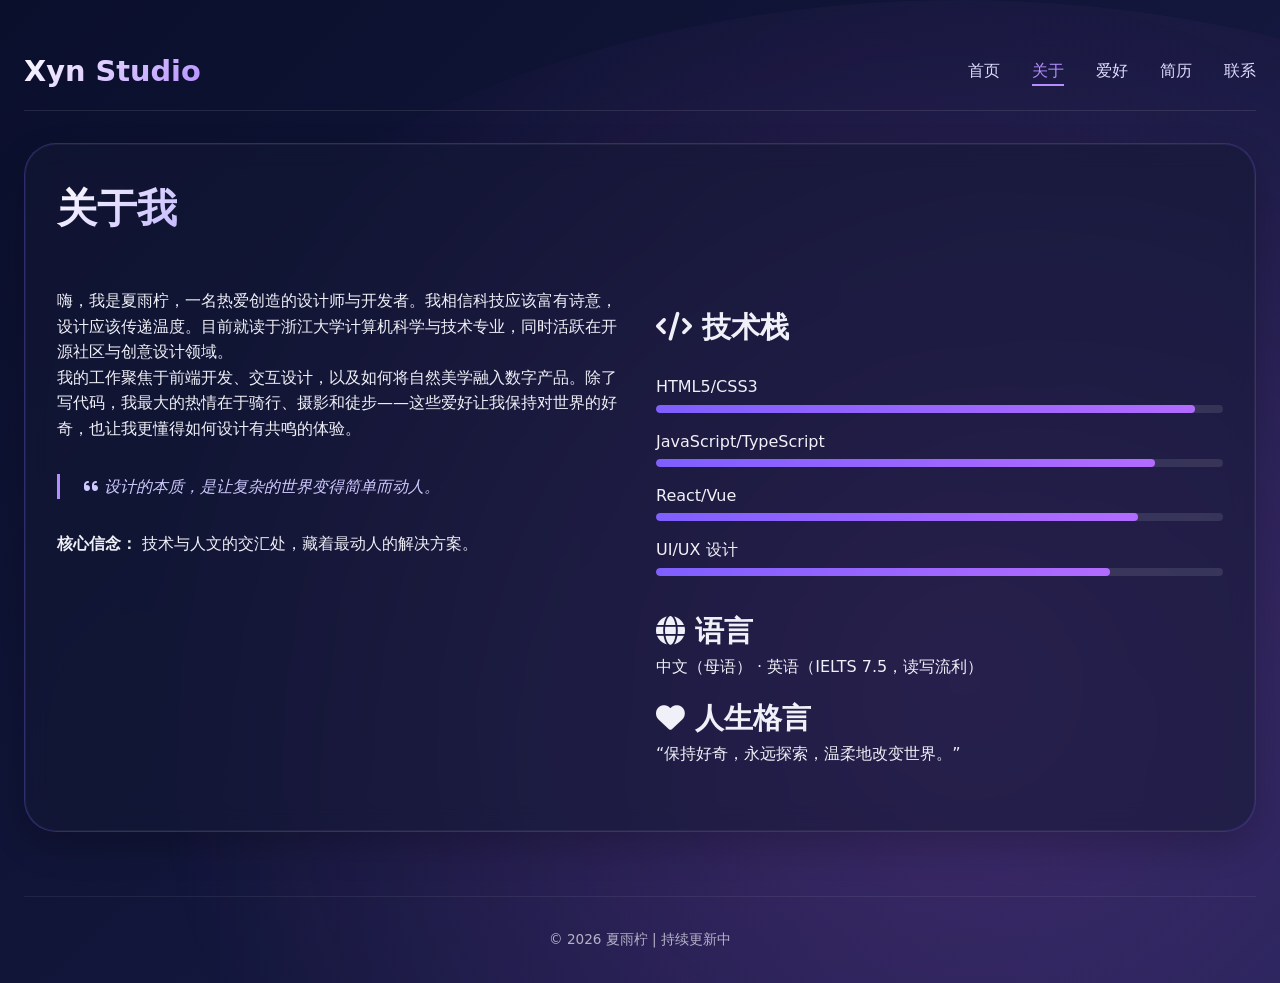
==== about.html @ 618d4cd3 "Create about.html" ====
<!DOCTYPE html>
<html lang="zh-CN">
<head>
    <meta charset="UTF-8">
    <meta name="viewport" content="width=device-width, initial-scale=1.0">
    <title>关于夏雨柠 | 科技与浪漫的实践者</title>
    <meta name="description" content="了解夏雨柠的背景故事、技术栈、设计理念和人生信条。">
    <meta name="keywords" content="夏雨柠,关于,背景,前端开发,UI设计,个人理念">
    <link rel="stylesheet" href="style.css">
    <link rel="stylesheet" href="https://cdnjs.cloudflare.com/ajax/libs/font-awesome/6.0.0-beta3/css/all.min.css">
    <style>
        .about-grid {
            display: grid;
            grid-template-columns: 1fr 1fr;
            gap: 2rem;
            margin: 2rem 0;
        }
        .about-text {
            padding: 2rem;
        }
        .about-text h2 {
            margin-top: 1rem;
            font-size: 1.8rem;
        }
        .skill-bars {
            margin-top: 1.5rem;
        }
        .skill-item {
            margin-bottom: 1rem;
        }
        .skill-name {
            display: block;
            margin-bottom: 0.3rem;
        }
        .skill-bar {
            background: rgba(255,255,255,0.1);
            border-radius: 20px;
            height: 8px;
            overflow: hidden;
        }
        .skill-progress {
            background: linear-gradient(90deg, #7f5fff, #b26bff);
            height: 100%;
            border-radius: 20px;
            width: 0%;
        }
        .quote {
            font-style: italic;
            border-left: 3px solid #b48eff;
            padding-left: 1.5rem;
            margin: 2rem 0;
            color: #cfc9ff;
        }
        @media (max-width: 768px) {
            .about-grid {
                grid-template-columns: 1fr;
            }
        }
    </style>
</head>
<body>
<div class="glow-bg"></div>
<div class="container">
    <nav class="navbar">
        <div class="logo">Xyn Studio</div>
        <ul class="nav-links">
            <li><a href="index.html">首页</a></li>
            <li><a href="about.html" class="active">关于</a></li>
            <li><a href="hobbies.html">爱好</a></li>
            <li><a href="resume.html">简历</a></li>
            <li><a href="contact.html">联系</a></li>
        </ul>
    </nav>

    <div class="glass-card about-text">
        <h1 class="page-title">关于我</h1>
        <div class="about-grid">
            <div>
                <p>嗨，我是夏雨柠，一名热爱创造的设计师与开发者。我相信科技应该富有诗意，设计应该传递温度。目前就读于浙江大学计算机科学与技术专业，同时活跃在开源社区与创意设计领域。</p>
                <p>我的工作聚焦于前端开发、交互设计，以及如何将自然美学融入数字产品。除了写代码，我最大的热情在于骑行、摄影和徒步——这些爱好让我保持对世界的好奇，也让我更懂得如何设计有共鸣的体验。</p>
                <div class="quote">
                    <i class="fas fa-quote-left"></i> 设计的本质，是让复杂的世界变得简单而动人。
                </div>
                <p><strong>核心信念：</strong> 技术与人文的交汇处，藏着最动人的解决方案。</p>
            </div>
            <div>
                <h2><i class="fas fa-code"></i> 技术栈</h2>
                <div class="skill-bars">
                    <div class="skill-item">
                        <span class="skill-name">HTML5/CSS3</span>
                        <div class="skill-bar"><div class="skill-progress" style="width: 95%"></div></div>
                    </div>
                    <div class="skill-item">
                        <span class="skill-name">JavaScript/TypeScript</span>
                        <div class="skill-bar"><div class="skill-progress" style="width: 88%"></div></div>
                    </div>
                    <div class="skill-item">
                        <span class="skill-name">React/Vue</span>
                        <div class="skill-bar"><div class="skill-progress" style="width: 85%"></div></div>
                    </div>
                    <div class="skill-item">
                        <span class="skill-name">UI/UX 设计</span>
                        <div class="skill-bar"><div class="skill-progress" style="width: 80%"></div></div>
                    </div>
                </div>
                <h2 style="margin-top: 2rem;"><i class="fas fa-globe"></i> 语言</h2>
                <p>中文（母语） · 英语（IELTS 7.5，读写流利）</p>
                <h2><i class="fas fa-heart"></i> 人生格言</h2>
                <p>“保持好奇，永远探索，温柔地改变世界。”</p>
            </div>
        </div>
    </div>

    <footer>
        <p>© 2026 夏雨柠 | 持续更新中</p>
    </footer>
</div>
</body>
</html>
---- style.css ----
/* style.css */
* {
    margin: 0;
    padding: 0;
    box-sizing: border-box;
}

body {
    font-family: 'Inter', system-ui, -apple-system, 'Segoe UI', Roboto, Helvetica, Arial, sans-serif;
    background: linear-gradient(135deg, #0a0f2c 0%, #12163a 50%, #1b1f4e 100%);
    color: #f0f0f8;
    line-height: 1.6;
    min-height: 100vh;
    position: relative;
}

/* 动态背景光晕 */
.glow-bg {
    position: fixed;
    top: 0;
    left: 0;
    width: 100%;
    height: 100%;
    pointer-events: none;
    z-index: -1;
}
.glow-bg::before,
.glow-bg::after {
    content: '';
    position: absolute;
    width: 150%;
    height: 150%;
    border-radius: 50%;
    background: radial-gradient(circle, rgba(120, 80, 255, 0.15), transparent 70%);
    animation: float 20s infinite alternate;
}
.glow-bg::after {
    background: radial-gradient(circle, rgba(255, 100, 180, 0.12), transparent 70%);
    animation: float-reverse 18s infinite alternate;
}
@keyframes float {
    0% { transform: translate(0%, 0%) scale(1); opacity: 0.4; }
    100% { transform: translate(5%, 5%) scale(1.1); opacity: 0.7; }
}
@keyframes float-reverse {
    0% { transform: translate(0%, 0%) scale(1); opacity: 0.3; }
    100% { transform: translate(-4%, -3%) scale(1.15); opacity: 0.6; }
}

/* 容器 */
.container {
    max-width: 1280px;
    margin: 0 auto;
    padding: 2rem 1.5rem;
    position: relative;
    z-index: 1;
}

/* 玻璃卡片 */
.glass-card {
    background: rgba(20, 24, 54, 0.55);
    backdrop-filter: blur(12px);
    border-radius: 2rem;
    border: 1px solid rgba(120, 100, 255, 0.3);
    box-shadow: 0 15px 35px rgba(0, 0, 0, 0.2), 0 0 0 1px rgba(255, 255, 255, 0.05) inset;
    transition: all 0.3s ease;
}
.glass-card:hover {
    border-color: rgba(150, 130, 255, 0.6);
    transform: translateY(-4px);
    box-shadow: 0 25px 40px rgba(0, 0, 0, 0.3);
}

/* 导航栏 */
.navbar {
    display: flex;
    justify-content: space-between;
    align-items: center;
    flex-wrap: wrap;
    padding: 1rem 0;
    margin-bottom: 2rem;
    border-bottom: 1px solid rgba(255, 255, 255, 0.1);
}
.logo {
    font-size: 1.8rem;
    font-weight: 700;
    background: linear-gradient(135deg, #fff, #b48eff);
    background-clip: text;
    -webkit-background-clip: text;
    color: transparent;
}
.nav-links {
    display: flex;
    gap: 2rem;
    list-style: none;
}
.nav-links a {
    color: #e0dcff;
    text-decoration: none;
    font-weight: 500;
    transition: 0.2s;
}
.nav-links a:hover,
.nav-links a.active {
    color: #b48eff;
    border-bottom: 2px solid #b48eff;
    padding-bottom: 4px;
}

/* 按钮样式 */
.btn {
    display: inline-block;
    background: rgba(120, 100, 255, 0.2);
    border: 1px solid rgba(120, 100, 255, 0.6);
    padding: 0.75rem 1.5rem;
    border-radius: 2rem;
    color: white;
    text-decoration: none;
    font-weight: 500;
    transition: 0.2s;
}
.btn:hover {
    background: rgba(120, 100, 255, 0.5);
    border-color: #b48eff;
    transform: translateY(-2px);
}

/* 页面标题 */
.page-title {
    font-size: 2.5rem;
    margin-bottom: 1rem;
    font-weight: 700;
    background: linear-gradient(135deg, #ffffff, #c2b6ff);
    background-clip: text;
    -webkit-background-clip: text;
    color: transparent;
    display: inline-block;
}
.section-subtitle {
    color: #bcafff;
    margin-bottom: 2rem;
    font-size: 1.1rem;
}

/* 页脚 */
footer {
    text-align: center;
    margin-top: 4rem;
    padding-top: 2rem;
    border-top: 1px solid rgba(255, 255, 255, 0.1);
    font-size: 0.85rem;
    opacity: 0.7;
}

/* 响应式 */
@media (max-width: 768px) {
    .navbar {
        flex-direction: column;
        gap: 1rem;
    }
    .nav-links {
        gap: 1.2rem;
    }
    .container {
        padding: 1rem;
    }
}
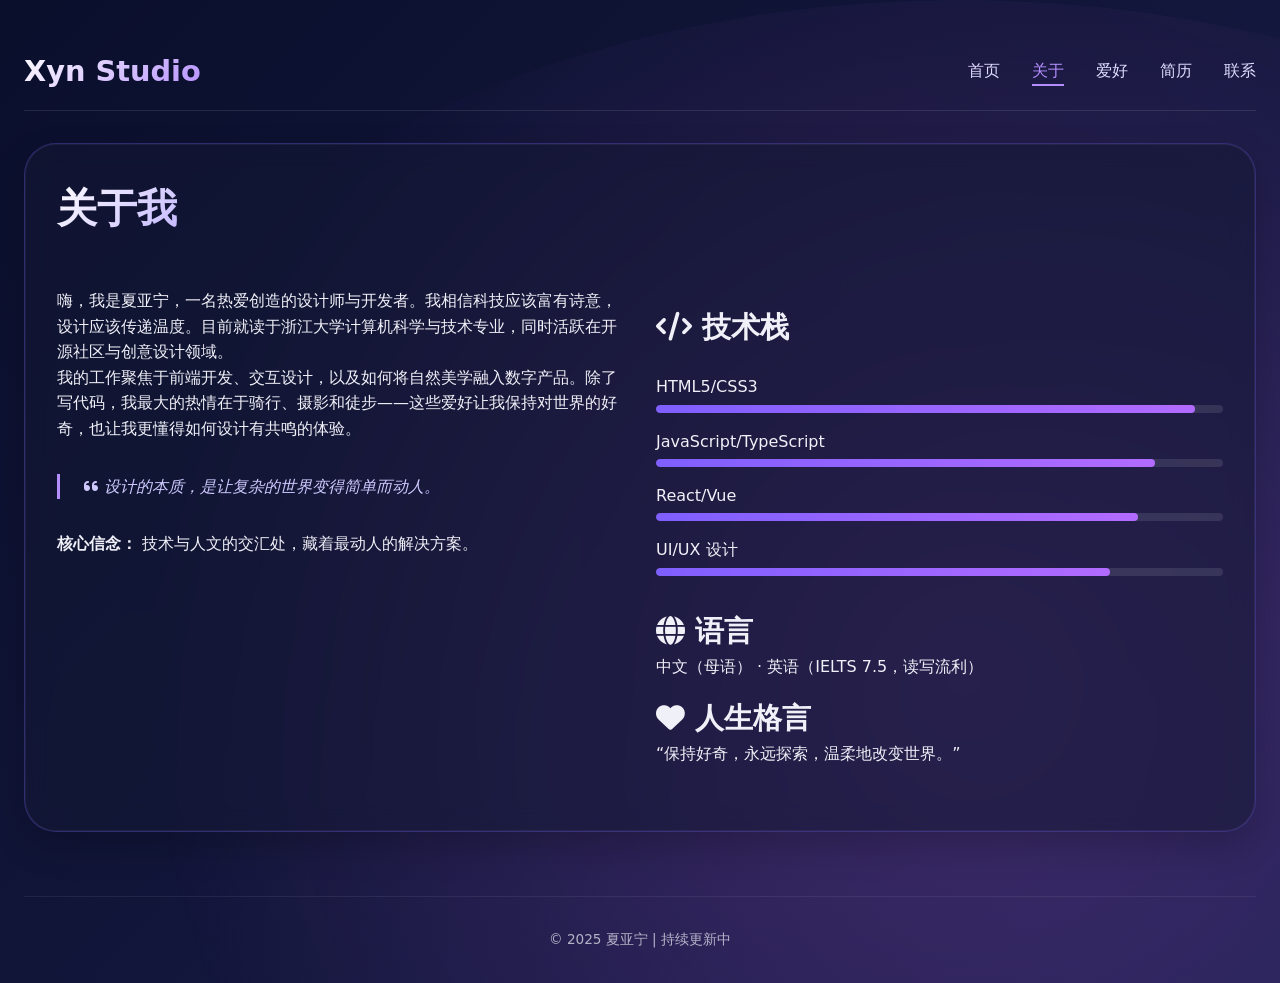
==== commit 91a6c54b: "完善网页：修复名字/链接不一致，添加移动端菜单、滚动动画、打字机效果、回到顶部按钮 Agent-Logs-Url: https://github.com/xiayuning912/xynstudio-" ====
--- a/about.html
+++ b/about.html
@@ -3,9 +3,9 @@
 <head>
     <meta charset="UTF-8">
     <meta name="viewport" content="width=device-width, initial-scale=1.0">
-    <title>关于夏雨柠 | 科技与浪漫的实践者</title>
-    <meta name="description" content="了解夏雨柠的背景故事、技术栈、设计理念和人生信条。">
-    <meta name="keywords" content="夏雨柠,关于,背景,前端开发,UI设计,个人理念">
+    <title>关于夏亚宁 | 科技与浪漫的实践者</title>
+    <meta name="description" content="了解夏亚宁的背景故事、技术栈、设计理念和人生信条。">
+    <meta name="keywords" content="夏亚宁,关于,背景,前端开发,UI设计,个人理念">
     <link rel="stylesheet" href="style.css">
     <link rel="stylesheet" href="https://cdnjs.cloudflare.com/ajax/libs/font-awesome/6.0.0-beta3/css/all.min.css">
     <style>
@@ -63,6 +63,9 @@
 <div class="container">
     <nav class="navbar">
         <div class="logo">Xyn Studio</div>
+        <button class="hamburger" aria-label="菜单" aria-expanded="false">
+            <span></span><span></span><span></span>
+        </button>
         <ul class="nav-links">
             <li><a href="index.html">首页</a></li>
             <li><a href="about.html" class="active">关于</a></li>
@@ -72,11 +75,11 @@
         </ul>
     </nav>
 
-    <div class="glass-card about-text">
+    <div class="glass-card about-text scroll-reveal">
         <h1 class="page-title">关于我</h1>
         <div class="about-grid">
             <div>
-                <p>嗨，我是夏雨柠，一名热爱创造的设计师与开发者。我相信科技应该富有诗意，设计应该传递温度。目前就读于浙江大学计算机科学与技术专业，同时活跃在开源社区与创意设计领域。</p>
+                <p>嗨，我是夏亚宁，一名热爱创造的设计师与开发者。我相信科技应该富有诗意，设计应该传递温度。目前就读于浙江大学计算机科学与技术专业，同时活跃在开源社区与创意设计领域。</p>
                 <p>我的工作聚焦于前端开发、交互设计，以及如何将自然美学融入数字产品。除了写代码，我最大的热情在于骑行、摄影和徒步——这些爱好让我保持对世界的好奇，也让我更懂得如何设计有共鸣的体验。</p>
                 <div class="quote">
                     <i class="fas fa-quote-left"></i> 设计的本质，是让复杂的世界变得简单而动人。
@@ -88,19 +91,19 @@
                 <div class="skill-bars">
                     <div class="skill-item">
                         <span class="skill-name">HTML5/CSS3</span>
-                        <div class="skill-bar"><div class="skill-progress" style="width: 95%"></div></div>
+                        <div class="skill-bar"><div class="skill-progress" data-width="95%" style="width: 0%"></div></div>
                     </div>
                     <div class="skill-item">
                         <span class="skill-name">JavaScript/TypeScript</span>
-                        <div class="skill-bar"><div class="skill-progress" style="width: 88%"></div></div>
+                        <div class="skill-bar"><div class="skill-progress" data-width="88%" style="width: 0%"></div></div>
                     </div>
                     <div class="skill-item">
                         <span class="skill-name">React/Vue</span>
-                        <div class="skill-bar"><div class="skill-progress" style="width: 85%"></div></div>
+                        <div class="skill-bar"><div class="skill-progress" data-width="85%" style="width: 0%"></div></div>
                     </div>
                     <div class="skill-item">
                         <span class="skill-name">UI/UX 设计</span>
-                        <div class="skill-bar"><div class="skill-progress" style="width: 80%"></div></div>
+                        <div class="skill-bar"><div class="skill-progress" data-width="80%" style="width: 0%"></div></div>
                     </div>
                 </div>
                 <h2 style="margin-top: 2rem;"><i class="fas fa-globe"></i> 语言</h2>
@@ -112,8 +115,10 @@
     </div>
 
     <footer>
-        <p>© 2026 夏雨柠 | 持续更新中</p>
+        <p>© 2025 夏亚宁 | 持续更新中</p>
     </footer>
 </div>
+<a id="back-to-top" class="back-to-top" aria-label="回到顶部"><i class="fas fa-chevron-up"></i></a>
+<script src="main.js"></script>
 </body>
 </html>
--- a/style.css
+++ b/style.css
@@ -3,6 +3,10 @@
     margin: 0;
     padding: 0;
     box-sizing: border-box;
+}
+
+html {
+    scroll-behavior: smooth;
 }
 
 body {
@@ -76,10 +80,10 @@
     display: flex;
     justify-content: space-between;
     align-items: center;
-    flex-wrap: wrap;
     padding: 1rem 0;
     margin-bottom: 2rem;
     border-bottom: 1px solid rgba(255, 255, 255, 0.1);
+    position: relative;
 }
 .logo {
     font-size: 1.8rem;
@@ -105,6 +109,37 @@
     color: #b48eff;
     border-bottom: 2px solid #b48eff;
     padding-bottom: 4px;
+}
+
+/* 汉堡菜单按钮 */
+.hamburger {
+    display: none;
+    flex-direction: column;
+    justify-content: space-between;
+    width: 28px;
+    height: 20px;
+    cursor: pointer;
+    background: none;
+    border: none;
+    padding: 0;
+    z-index: 10;
+}
+.hamburger span {
+    display: block;
+    height: 2px;
+    width: 100%;
+    background: #e0dcff;
+    border-radius: 2px;
+    transition: all 0.3s ease;
+}
+.hamburger.open span:nth-child(1) {
+    transform: translateY(9px) rotate(45deg);
+}
+.hamburger.open span:nth-child(2) {
+    opacity: 0;
+}
+.hamburger.open span:nth-child(3) {
+    transform: translateY(-9px) rotate(-45deg);
 }
 
 /* 按钮样式 */
@@ -154,14 +189,75 @@
 
 /* 响应式 */
 @media (max-width: 768px) {
-    .navbar {
+    .hamburger {
+        display: flex;
+    }
+    .nav-links {
+        display: none;
+        position: absolute;
+        top: calc(100% + 1rem);
+        left: 0;
+        right: 0;
+        background: rgba(18, 22, 58, 0.97);
+        backdrop-filter: blur(12px);
+        border: 1px solid rgba(120, 100, 255, 0.3);
+        border-radius: 1.2rem;
         flex-direction: column;
-        gap: 1rem;
-    }
-    .nav-links {
+        padding: 1.5rem 2rem;
         gap: 1.2rem;
+        z-index: 100;
+    }
+    .nav-links.open {
+        display: flex;
     }
     .container {
         padding: 1rem;
     }
 }
+
+/* 滚动显示动画 */
+.scroll-reveal {
+    opacity: 0;
+    transform: translateY(30px);
+    transition: opacity 0.6s ease, transform 0.6s ease;
+}
+.scroll-reveal.visible {
+    opacity: 1;
+    transform: translateY(0);
+}
+
+/* 技能条动画 */
+.skill-progress {
+    transition: width 1s ease;
+}
+
+/* 回到顶部按钮 */
+.back-to-top {
+    position: fixed;
+    bottom: 2rem;
+    right: 2rem;
+    width: 44px;
+    height: 44px;
+    border-radius: 50%;
+    background: rgba(120, 100, 255, 0.3);
+    border: 1px solid rgba(120, 100, 255, 0.6);
+    color: white;
+    font-size: 1.2rem;
+    cursor: pointer;
+    display: flex;
+    align-items: center;
+    justify-content: center;
+    opacity: 0;
+    pointer-events: none;
+    transition: opacity 0.3s, transform 0.2s, background 0.2s;
+    z-index: 200;
+    text-decoration: none;
+}
+.back-to-top.visible {
+    opacity: 1;
+    pointer-events: auto;
+}
+.back-to-top:hover {
+    background: rgba(120, 100, 255, 0.6);
+    transform: translateY(-3px);
+}
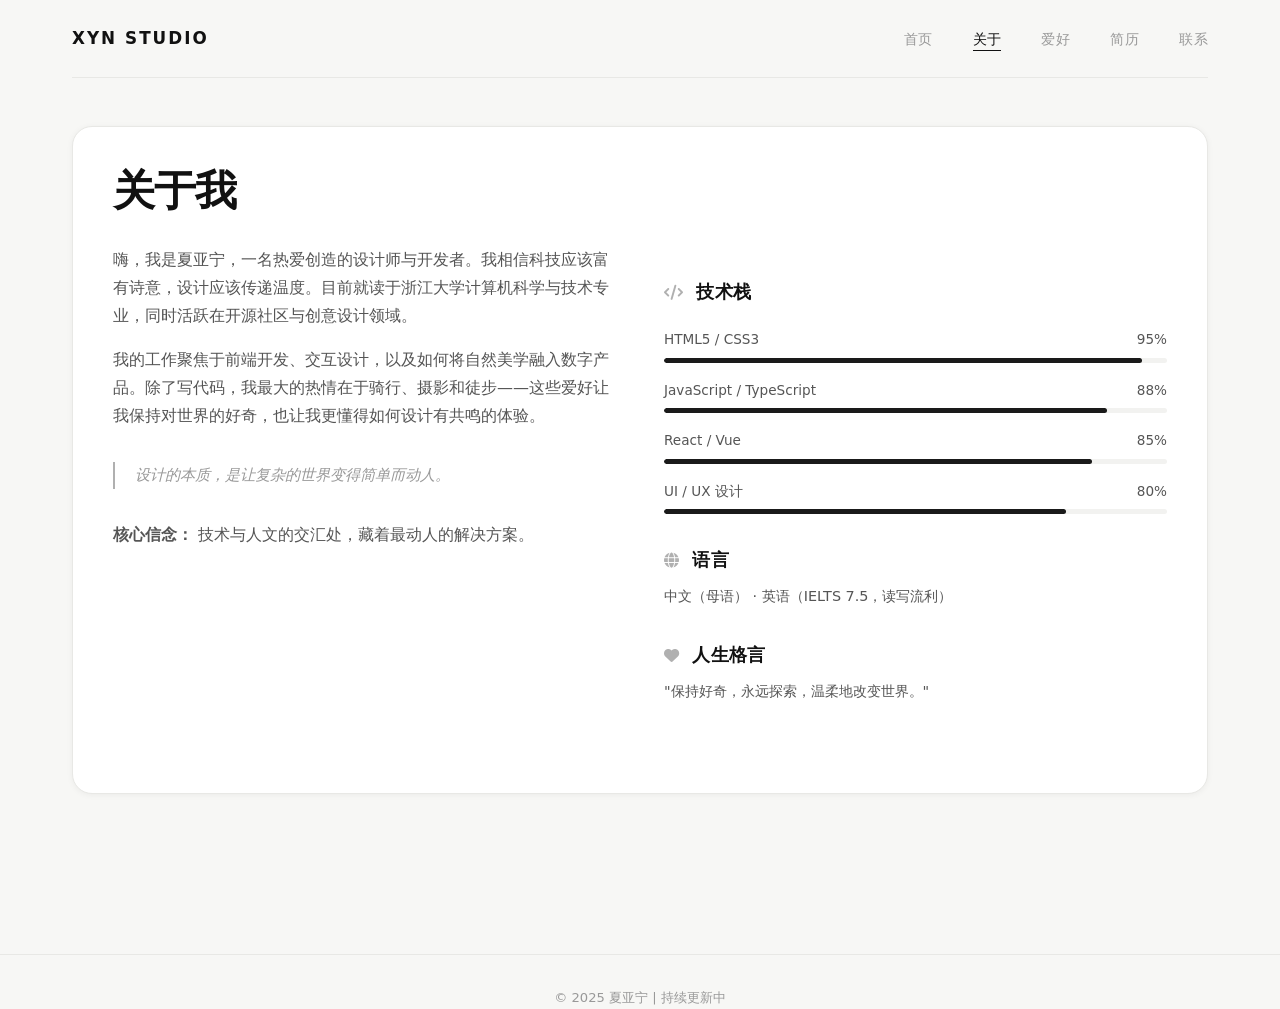
==== commit ec439919: "重设计：灰白银色主题，大图画廊，简约高级风格 Agent-Logs-Url: https://github.com/xiayuning912/xynstudio-website/sessions/46" ====
--- a/about.html
+++ b/about.html
@@ -12,49 +12,71 @@
         .about-grid {
             display: grid;
             grid-template-columns: 1fr 1fr;
-            gap: 2rem;
+            gap: 3rem;
             margin: 2rem 0;
         }
         .about-text {
-            padding: 2rem;
+            padding: 2.5rem;
+        }
+        .about-text p {
+            color: var(--text-2);
+            margin-bottom: 1rem;
+            line-height: 1.75;
         }
         .about-text h2 {
-            margin-top: 1rem;
-            font-size: 1.8rem;
+            margin-top: 2rem;
+            font-size: 1.1rem;
+            font-weight: 600;
+            letter-spacing: 0.02em;
+            color: var(--text);
+        }
+        .about-text h2 i {
+            color: var(--silver);
+            margin-right: 0.4rem;
+            font-size: 0.95rem;
         }
         .skill-bars {
-            margin-top: 1.5rem;
+            margin-top: 1.25rem;
         }
         .skill-item {
             margin-bottom: 1rem;
         }
         .skill-name {
-            display: block;
-            margin-bottom: 0.3rem;
+            display: flex;
+            justify-content: space-between;
+            font-size: 0.85rem;
+            color: var(--text-2);
+            margin-bottom: 0.4rem;
         }
         .skill-bar {
-            background: rgba(255,255,255,0.1);
+            background: var(--surface-2, #f2f2f0);
             border-radius: 20px;
-            height: 8px;
+            height: 5px;
             overflow: hidden;
         }
         .skill-progress {
-            background: linear-gradient(90deg, #7f5fff, #b26bff);
+            background: var(--accent);
             height: 100%;
             border-radius: 20px;
             width: 0%;
         }
         .quote {
             font-style: italic;
-            border-left: 3px solid #b48eff;
-            padding-left: 1.5rem;
+            border-left: 2px solid var(--silver);
+            padding-left: 1.25rem;
             margin: 2rem 0;
-            color: #cfc9ff;
+            color: var(--text-3);
+            font-size: 0.95rem;
+            line-height: 1.75;
+        }
+        .lang-item {
+            margin-top: 0.5rem;
+            font-size: 0.9rem;
+            color: var(--text-2);
         }
         @media (max-width: 768px) {
-            .about-grid {
-                grid-template-columns: 1fr;
-            }
+            .about-grid { grid-template-columns: 1fr; }
+            .about-text { padding: 1.5rem; }
         }
     </style>
 </head>
@@ -75,14 +97,14 @@
         </ul>
     </nav>
 
-    <div class="glass-card about-text scroll-reveal">
+        <div class="glass-card about-text scroll-reveal">
         <h1 class="page-title">关于我</h1>
         <div class="about-grid">
             <div>
                 <p>嗨，我是夏亚宁，一名热爱创造的设计师与开发者。我相信科技应该富有诗意，设计应该传递温度。目前就读于浙江大学计算机科学与技术专业，同时活跃在开源社区与创意设计领域。</p>
                 <p>我的工作聚焦于前端开发、交互设计，以及如何将自然美学融入数字产品。除了写代码，我最大的热情在于骑行、摄影和徒步——这些爱好让我保持对世界的好奇，也让我更懂得如何设计有共鸣的体验。</p>
                 <div class="quote">
-                    <i class="fas fa-quote-left"></i> 设计的本质，是让复杂的世界变得简单而动人。
+                    设计的本质，是让复杂的世界变得简单而动人。
                 </div>
                 <p><strong>核心信念：</strong> 技术与人文的交汇处，藏着最动人的解决方案。</p>
             </div>
@@ -90,29 +112,29 @@
                 <h2><i class="fas fa-code"></i> 技术栈</h2>
                 <div class="skill-bars">
                     <div class="skill-item">
-                        <span class="skill-name">HTML5/CSS3</span>
+                        <span class="skill-name">HTML5 / CSS3 <span>95%</span></span>
                         <div class="skill-bar"><div class="skill-progress" data-width="95%" style="width: 0%"></div></div>
                     </div>
                     <div class="skill-item">
-                        <span class="skill-name">JavaScript/TypeScript</span>
+                        <span class="skill-name">JavaScript / TypeScript <span>88%</span></span>
                         <div class="skill-bar"><div class="skill-progress" data-width="88%" style="width: 0%"></div></div>
                     </div>
                     <div class="skill-item">
-                        <span class="skill-name">React/Vue</span>
+                        <span class="skill-name">React / Vue <span>85%</span></span>
                         <div class="skill-bar"><div class="skill-progress" data-width="85%" style="width: 0%"></div></div>
                     </div>
                     <div class="skill-item">
-                        <span class="skill-name">UI/UX 设计</span>
+                        <span class="skill-name">UI / UX 设计 <span>80%</span></span>
                         <div class="skill-bar"><div class="skill-progress" data-width="80%" style="width: 0%"></div></div>
                     </div>
                 </div>
                 <h2 style="margin-top: 2rem;"><i class="fas fa-globe"></i> 语言</h2>
-                <p>中文（母语） · 英语（IELTS 7.5，读写流利）</p>
+                <p class="lang-item">中文（母语） · 英语（IELTS 7.5，读写流利）</p>
                 <h2><i class="fas fa-heart"></i> 人生格言</h2>
-                <p>“保持好奇，永远探索，温柔地改变世界。”</p>
+                <p class="lang-item">"保持好奇，永远探索，温柔地改变世界。"</p>
             </div>
         </div>
-    </div>
+    </div></div>
 
     <footer>
         <p>© 2025 夏亚宁 | 持续更新中</p>
--- a/style.css
+++ b/style.css
@@ -1,4 +1,28 @@
-/* style.css */
+/* ═══════════════════════════════════════════════
+   Xyn Studio — Design System v2
+   Palette: Chalk · Silver · Charcoal
+   ══════════════════════════════════════════════ */
+
+:root {
+    --bg:         #f7f7f5;
+    --surface:    #ffffff;
+    --surface-2:  #f2f2f0;
+    --border:     #e8e8e5;
+    --text:       #111111;
+    --text-2:     #555555;
+    --text-3:     #999999;
+    --accent:     #1a1a1a;
+    --accent-2:   #3d3d3d;
+    --silver:     #b0b0b0;
+    --tag-bg:     #efefed;
+    --shadow-sm:  0 1px 6px rgba(0,0,0,0.05);
+    --shadow-md:  0 4px 24px rgba(0,0,0,0.08);
+    --shadow-lg:  0 16px 48px rgba(0,0,0,0.11);
+    --radius-sm:  8px;
+    --radius-md:  14px;
+    --radius-lg:  20px;
+}
+
 * {
     margin: 0;
     padding: 0;
@@ -11,113 +35,82 @@
 
 body {
     font-family: 'Inter', system-ui, -apple-system, 'Segoe UI', Roboto, Helvetica, Arial, sans-serif;
-    background: linear-gradient(135deg, #0a0f2c 0%, #12163a 50%, #1b1f4e 100%);
-    color: #f0f0f8;
-    line-height: 1.6;
+    background: var(--bg);
+    color: var(--text);
+    line-height: 1.7;
     min-height: 100vh;
-    position: relative;
-}
-
-/* 动态背景光晕 */
-.glow-bg {
-    position: fixed;
-    top: 0;
-    left: 0;
-    width: 100%;
-    height: 100%;
-    pointer-events: none;
-    z-index: -1;
-}
-.glow-bg::before,
-.glow-bg::after {
-    content: '';
-    position: absolute;
-    width: 150%;
-    height: 150%;
-    border-radius: 50%;
-    background: radial-gradient(circle, rgba(120, 80, 255, 0.15), transparent 70%);
-    animation: float 20s infinite alternate;
-}
-.glow-bg::after {
-    background: radial-gradient(circle, rgba(255, 100, 180, 0.12), transparent 70%);
-    animation: float-reverse 18s infinite alternate;
-}
-@keyframes float {
-    0% { transform: translate(0%, 0%) scale(1); opacity: 0.4; }
-    100% { transform: translate(5%, 5%) scale(1.1); opacity: 0.7; }
-}
-@keyframes float-reverse {
-    0% { transform: translate(0%, 0%) scale(1); opacity: 0.3; }
-    100% { transform: translate(-4%, -3%) scale(1.15); opacity: 0.6; }
-}
-
-/* 容器 */
+    -webkit-font-smoothing: antialiased;
+}
+
+/* ── 背景占位（保留 DOM 节点兼容性，不渲染） ── */
+.glow-bg { display: none; }
+
+/* ── 容器 ── */
 .container {
-    max-width: 1280px;
+    max-width: 1200px;
     margin: 0 auto;
-    padding: 2rem 1.5rem;
-    position: relative;
-    z-index: 1;
-}
-
-/* 玻璃卡片 */
+    padding: 0 2rem 5rem;
+}
+
+/* ── 卡片（原 glass-card → 干净白卡） ── */
 .glass-card {
-    background: rgba(20, 24, 54, 0.55);
-    backdrop-filter: blur(12px);
-    border-radius: 2rem;
-    border: 1px solid rgba(120, 100, 255, 0.3);
-    box-shadow: 0 15px 35px rgba(0, 0, 0, 0.2), 0 0 0 1px rgba(255, 255, 255, 0.05) inset;
-    transition: all 0.3s ease;
+    background: var(--surface);
+    border: 1px solid var(--border);
+    border-radius: var(--radius-lg);
+    box-shadow: var(--shadow-sm);
+    transition: box-shadow 0.3s ease, transform 0.3s ease;
 }
 .glass-card:hover {
-    border-color: rgba(150, 130, 255, 0.6);
-    transform: translateY(-4px);
-    box-shadow: 0 25px 40px rgba(0, 0, 0, 0.3);
-}
-
-/* 导航栏 */
+    box-shadow: var(--shadow-md);
+    transform: translateY(-3px);
+}
+
+/* ── 导航栏 ── */
 .navbar {
     display: flex;
     justify-content: space-between;
     align-items: center;
-    padding: 1rem 0;
-    margin-bottom: 2rem;
-    border-bottom: 1px solid rgba(255, 255, 255, 0.1);
+    padding: 1.5rem 0;
+    margin-bottom: 3rem;
+    border-bottom: 1px solid var(--border);
     position: relative;
 }
 .logo {
-    font-size: 1.8rem;
+    font-size: 1.05rem;
     font-weight: 700;
-    background: linear-gradient(135deg, #fff, #b48eff);
-    background-clip: text;
-    -webkit-background-clip: text;
-    color: transparent;
+    letter-spacing: 0.12em;
+    color: var(--text);
+    text-transform: uppercase;
 }
 .nav-links {
     display: flex;
-    gap: 2rem;
+    gap: 2.5rem;
     list-style: none;
 }
 .nav-links a {
-    color: #e0dcff;
+    color: var(--text-3);
     text-decoration: none;
+    font-size: 0.88rem;
     font-weight: 500;
-    transition: 0.2s;
-}
-.nav-links a:hover,
+    letter-spacing: 0.03em;
+    transition: color 0.2s;
+}
+.nav-links a:hover {
+    color: var(--text);
+}
 .nav-links a.active {
-    color: #b48eff;
-    border-bottom: 2px solid #b48eff;
-    padding-bottom: 4px;
-}
-
-/* 汉堡菜单按钮 */
+    color: var(--text);
+    border-bottom: 1.5px solid var(--text);
+    padding-bottom: 3px;
+}
+
+/* ── 汉堡菜单 ── */
 .hamburger {
     display: none;
     flex-direction: column;
     justify-content: space-between;
-    width: 28px;
-    height: 20px;
+    width: 24px;
+    height: 17px;
     cursor: pointer;
     background: none;
     border: none;
@@ -126,130 +119,121 @@
 }
 .hamburger span {
     display: block;
-    height: 2px;
+    height: 1.5px;
     width: 100%;
-    background: #e0dcff;
+    background: var(--text);
     border-radius: 2px;
     transition: all 0.3s ease;
 }
-.hamburger.open span:nth-child(1) {
-    transform: translateY(9px) rotate(45deg);
-}
-.hamburger.open span:nth-child(2) {
-    opacity: 0;
-}
-.hamburger.open span:nth-child(3) {
-    transform: translateY(-9px) rotate(-45deg);
-}
-
-/* 按钮样式 */
+.hamburger.open span:nth-child(1) { transform: translateY(7.75px) rotate(45deg); }
+.hamburger.open span:nth-child(2) { opacity: 0; }
+.hamburger.open span:nth-child(3) { transform: translateY(-7.75px) rotate(-45deg); }
+
+/* ── 按钮 ── */
 .btn {
     display: inline-block;
-    background: rgba(120, 100, 255, 0.2);
-    border: 1px solid rgba(120, 100, 255, 0.6);
-    padding: 0.75rem 1.5rem;
-    border-radius: 2rem;
-    color: white;
+    background: var(--accent);
+    color: #ffffff;
+    border: 1.5px solid var(--accent);
+    padding: 0.6rem 1.5rem;
+    border-radius: 100px;
+    font-size: 0.85rem;
+    font-weight: 500;
+    letter-spacing: 0.02em;
     text-decoration: none;
-    font-weight: 500;
-    transition: 0.2s;
+    transition: background 0.2s, transform 0.2s;
 }
 .btn:hover {
-    background: rgba(120, 100, 255, 0.5);
-    border-color: #b48eff;
-    transform: translateY(-2px);
-}
-
-/* 页面标题 */
+    background: var(--accent-2);
+    border-color: var(--accent-2);
+    transform: translateY(-1px);
+}
+
+/* ── 页面标题 ── */
 .page-title {
-    font-size: 2.5rem;
-    margin-bottom: 1rem;
+    font-size: 2.6rem;
     font-weight: 700;
-    background: linear-gradient(135deg, #ffffff, #c2b6ff);
-    background-clip: text;
-    -webkit-background-clip: text;
-    color: transparent;
-    display: inline-block;
+    letter-spacing: -0.03em;
+    color: var(--text);
+    display: block;
+    margin-bottom: 0.4rem;
+    line-height: 1.15;
 }
 .section-subtitle {
-    color: #bcafff;
-    margin-bottom: 2rem;
-    font-size: 1.1rem;
-}
-
-/* 页脚 */
+    color: var(--text-3);
+    font-size: 0.95rem;
+    margin-bottom: 3rem;
+}
+
+/* ── 页脚 ── */
 footer {
+    margin-top: 5rem;
+    padding-top: 2rem;
+    border-top: 1px solid var(--border);
     text-align: center;
-    margin-top: 4rem;
-    padding-top: 2rem;
-    border-top: 1px solid rgba(255, 255, 255, 0.1);
-    font-size: 0.85rem;
-    opacity: 0.7;
-}
-
-/* 响应式 */
+    font-size: 0.82rem;
+    color: var(--text-3);
+}
+
+/* ── 响应式 ── */
 @media (max-width: 768px) {
-    .hamburger {
-        display: flex;
-    }
+    .container { padding: 0 1.25rem 3rem; }
+    .page-title { font-size: 2rem; }
+    .hamburger { display: flex; }
     .nav-links {
         display: none;
         position: absolute;
-        top: calc(100% + 1rem);
+        top: calc(100% + 0.75rem);
         left: 0;
         right: 0;
-        background: rgba(18, 22, 58, 0.97);
-        backdrop-filter: blur(12px);
-        border: 1px solid rgba(120, 100, 255, 0.3);
-        border-radius: 1.2rem;
+        background: var(--surface);
+        border: 1px solid var(--border);
+        border-radius: var(--radius-md);
+        box-shadow: var(--shadow-md);
         flex-direction: column;
-        padding: 1.5rem 2rem;
-        gap: 1.2rem;
+        padding: 1.25rem 1.75rem;
+        gap: 1.1rem;
         z-index: 100;
     }
-    .nav-links.open {
-        display: flex;
-    }
-    .container {
-        padding: 1rem;
-    }
-}
-
-/* 滚动显示动画 */
+    .nav-links.open { display: flex; }
+}
+
+/* ── 滚动显示动画 ── */
 .scroll-reveal {
     opacity: 0;
-    transform: translateY(30px);
-    transition: opacity 0.6s ease, transform 0.6s ease;
+    transform: translateY(22px);
+    transition: opacity 0.55s ease, transform 0.55s ease;
 }
 .scroll-reveal.visible {
     opacity: 1;
     transform: translateY(0);
 }
 
-/* 技能条动画 */
+/* ── 技能条 ── */
 .skill-progress {
     transition: width 1s ease;
 }
 
-/* 回到顶部按钮 */
+/* ── 回到顶部 ── */
 .back-to-top {
     position: fixed;
     bottom: 2rem;
     right: 2rem;
-    width: 44px;
-    height: 44px;
+    width: 40px;
+    height: 40px;
     border-radius: 50%;
-    background: rgba(120, 100, 255, 0.3);
-    border: 1px solid rgba(120, 100, 255, 0.6);
-    color: white;
-    font-size: 1.2rem;
+    background: var(--surface);
+    border: 1px solid var(--border);
+    box-shadow: var(--shadow-md);
+    color: var(--text-2);
+    font-size: 0.9rem;
     cursor: pointer;
     display: flex;
     align-items: center;
     justify-content: center;
     opacity: 0;
     pointer-events: none;
-    transition: opacity 0.3s, transform 0.2s, background 0.2s;
+    transition: opacity 0.3s, transform 0.2s, box-shadow 0.2s;
     z-index: 200;
     text-decoration: none;
 }
@@ -258,6 +242,6 @@
     pointer-events: auto;
 }
 .back-to-top:hover {
-    background: rgba(120, 100, 255, 0.6);
     transform: translateY(-3px);
-}
+    box-shadow: var(--shadow-lg);
+}
